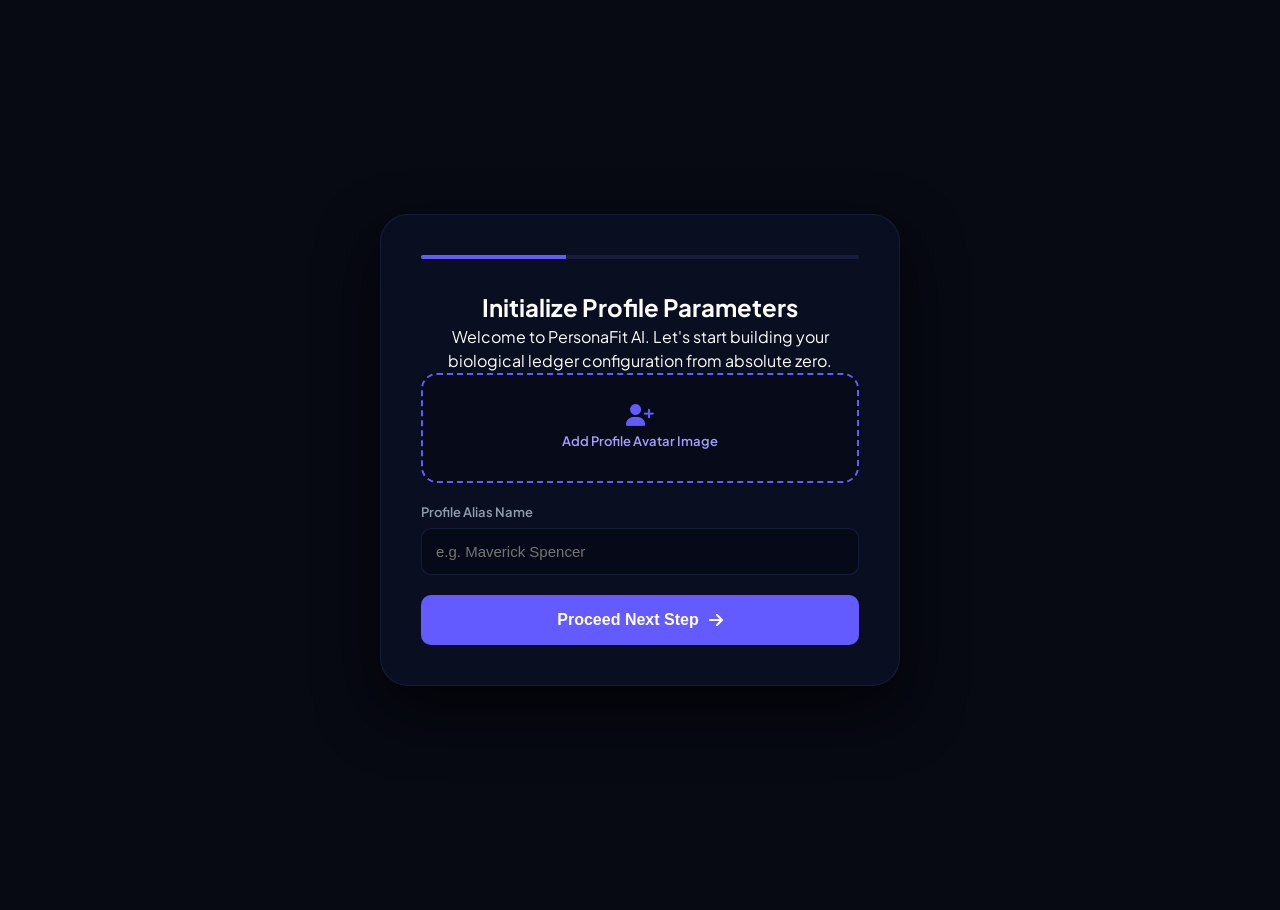
==== PROJECT/index.html @ 1122e622 "Add files via upload" ====
<!DOCTYPE html>
<html lang="en">
<head>
    <meta charset="UTF-8">
    <meta name="viewport" content="width=device-width, initial-scale=1.0">
    <title>PersonaFit AI - Complete Visual Lifestyle Hub</title>
    <link rel="preconnect" href="https://fonts.googleapis.com">
    <link rel="preconnect" href="https://fonts.gstatic.com" crossorigin>
    <link href="https://fonts.googleapis.com/css2?family=Plus+Jakarta+Sans:wght@300;400;500;600;700;800&display=swap" rel="stylesheet">
    <link rel="stylesheet" href="https://cdnjs.cloudflare.com/ajax/libs/font-awesome/6.4.0/css/all.min.css">
    
    <link rel="stylesheet" href="style.css">

    <script src="https://cdn.jsdelivr.net/npm/@tensorflow/tfjs@4.10.0/dist/tf.min.js"></script>
    <script src="https://cdn.jsdelivr.net/npm/@tensorflow-models/mobilenet@2.1.1/dist/mobilenet.min.js"></script>
</head>
<body>

    <div id="initialization-overlay">
        <div class="onboarding-card active-step" id="step-card-1">
            <div class="onboarding-progress-bar"><div class="onboarding-progress-fill" style="width: 33%"></div></div>
            <h2>Initialize Profile Parameters</h2>
            <p>Welcome to PersonaFit AI. Let's start building your biological ledger configuration from absolute zero.</p>
            
            <div class="universal-uploader" style="min-height:110px; padding:15px; margin-bottom:20px; border-color:var(--primary-purple);">
                <input type="file" accept="image/*" onchange="processAvatarLoginUpload(this)">
                <i class="fa-solid fa-user-plus" style="color:var(--primary-purple); font-size:22px; margin-bottom:6px;"></i>
                <span id="avatarLoginText" style="font-size:13px; font-weight:600; color:#a39eff;">Add Profile Avatar Image</span>
                <img id="avatarLoginPreview" style="width:60px; height:60px; border-radius:50%; object-fit:cover; display:none; margin-top:8px; border:2px solid var(--primary-purple);">
            </div>

            <div class="form-input-group">
                <label>Profile Alias Name</label>
                <input type="text" id="ob-name" placeholder="e.g. Maverick Spencer">
            </div>
            <button class="btn-primary" style="width:100%; justify-content:center;" onclick="advanceOnboardingStep(2)">Proceed Next Step <i class="fa-solid fa-arrow-right"></i></button>
        </div>

        <div class="onboarding-card" id="step-card-2">
            <div class="onboarding-progress-bar"><div class="onboarding-progress-fill" style="width: 66%"></div></div>
            <h2>Select Target Focus Vector</h2>
            <p>This binds primary macro calculations directly onto your food and workout splits engines.</p>
            <div class="option-matrix-grid">
                <button class="matrix-option-btn selected" id="opt-lean" onclick="selectFocusVector('lean')">
                    <i class="fa-solid fa-bolt"></i>
                    <span>Lean Shredding</span>
                </button>
                <button class="matrix-option-btn" id="opt-bulk" onclick="selectFocusVector('bulk')">
                    <i class="fa-solid fa-cubes"></i>
                    <span>Mass Hypertrophy</span>
                </button>
            </div>
            <button class="btn-primary" style="width:100%; justify-content:center;" onclick="advanceOnboardingStep(3)"> Calibrate Matrix <i class="fa-solid fa-circle-check"></i></button>
        </div>

        <div class="onboarding-card" id="step-card-3">
            <div class="onboarding-progress-bar"><div class="onboarding-progress-fill" style="width: 100%"></div></div>
            <h2 id="status-title">Configuring Ledger Assets</h2>
            <p id="status-desc">Synchronizing database tables and downloading MobileNet computer vision models...</p>
            <div class="loader-track"><div class="loader-fill-line" id="onboarding-loader"></div></div>
        </div>
    </div>

    <header>
        <a onclick="switchToView('home')" class="logo"><i class="fa-solid fa-heart-pulse"></i> PersonaFit <span>AI</span></a>
        <nav>
            <ul>
                <li><a onclick="switchToView('home')" class="nav-link active" id="link-home">Home Workspace</a></li>
                <li><a onclick="switchToView('food')" class="nav-link" id="link-food">Food AI</a></li>
                <li><a onclick="switchToView('workout')" class="nav-link" id="link-workout">Workout AI</a></li>
                <li><a onclick="switchToView('hair')" class="nav-link" id="link-hair">Hair Lookbook</a></li>
                <li><a onclick="switchToView('outfit')" class="nav-link" id="link-outfit">Style Guide</a></li>
            </ul>
        </nav>
        <button class="btn-portal" onclick="resetPlatformLedgerToZero()">
            <img id="navAvatar" class="nav-avatar-circle" alt="User Avatar">
            <span id="portalBtnText">Initializing...</span>
        </button>
    </header>

    <main id="view-home" class="app-view active-view">
        <section class="hero-container">
            <div class="hero-left">
                <div class="badge"><i class="fa-solid fa-microchip"></i> On-Device Vision Active</div>
                <h1>AI-Powered<br>Personalized<br><span>Lifestyle for You</span></h1>
                <p>Click tracking metrics rows to log daily updates. Your uploaded photos are evaluated by MobileNet to ensure category accuracy.</p>
                <div class="cta-group">
                    <button class="btn-primary" onclick="switchToView('food')">Open Analytics Panels <i class="fa-solid fa-arrow-right"></i></button>
                    <button class="btn-secondary" onclick="resetPlatformLedgerToZero()">Clear Live Cache</button>
                </div>
            </div>

            <div class="dashboard-wrapper">
                <div class="sidebar-mock">
                    <div class="side-icon active" onclick="switchToView('home')"><i class="fa-solid fa-border-all"></i></div>
                    <div class="side-icon" onclick="switchToView('food')"><i class="fa-solid fa-utensils"></i></div>
                    <div class="side-icon" onclick="switchToView('workout')"><i class="fa-solid fa-dumbbell"></i></div>
                    <div class="side-icon" onclick="switchToView('hair')"><i class="fa-solid fa-scissors"></i></div>
                    <div class="side-icon" onclick="switchToView('outfit')"><i class="fa-solid fa-shirt"></i></div>
                </div>

                <div class="main-dashboard">
                    <div class="dash-header">Your Active Telemetry Core 👋</div>
                    <div class="metrics-grid">
                        <div class="score-card">
                            <h4>Health Index</h4>
                            <div class="progress-ring-wrapper">
                                <span id="healthScoreText">0%</span>
                                <svg width="100" height="100">
                                    <circle cx="50" cy="50" r="45" stroke="rgba(128,128,128,0.15)" stroke-width="8" fill="transparent"/>
                                    <circle class="progress-ring-circle" id="healthRing" cx="50" cy="50" r="45" stroke-width="8" fill="transparent"/>
                                </svg>
                            </div>
                            <div style="color:var(--accent-blue); font-size:12px; font-weight:600;">System Secure</div>
                        </div>

                        <div class="goals-card">
                            <h4>Calibrate Daily Logs <small style="opacity:0.6; font-size:9px; color: var(--accent-blue);">(Click to add)</small></h4>
                            <div class="goal-item" onclick="incrementMetric('steps', 1000, 10000)">
                                <div class="goal-info"><span>Walking Volume</span><span id="stepsVal">0 / 10,000</span></div>
                                <div class="goal-bar-bg"><div class="goal-bar-fill" id="stepsBar" style="background: var(--accent-green);"></div></div>
                            </div>
                            <div class="goal-item" onclick="incrementMetric('water', 0.25, 2.0)">
                                <div class="goal-info"><span>Hydration Target</span><span id="waterVal">0 / 2 L</span></div>
                                <div class="goal-bar-bg"><div class="goal-bar-fill" id="waterBar" style="background: var(--accent-blue);"></div></div>
                            </div>
                            <div class="goal-item" onclick="incrementMetric('workout', 5, 45)">
                                <div class="goal-info"><span>Kinetic Strain Time</span><span id="workoutVal">0 / 45 min</span></div>
                                <div class="goal-bar-bg"><div class="goal-bar-fill" id="workoutBar" style="background: var(--primary-purple);"></div></div>
                            </div>
                        </div>
                    </div>

                    <div class="recommendations-section">
                        <h3>Redirect Directly To Specialized Analytics Panels</h3>
                        <div class="rec-grid">
                            <div class="rec-card" onclick="switchToView('food')">
                                <img src="https://images.unsplash.com/photo-1512621776951-a57141f2eefd?w=120&auto=format&fit=crop&q=60" alt="Food">
                                <h5>Food Plan</h5><p>Dynamic Macros</p><span class="action-indicator">Redirect</span>
                            </div>
                            <div class="rec-card" onclick="switchToView('workout')">
                                <img src="https://images.unsplash.com/photo-1517838277536-f5f99be501cd?w=120&auto=format&fit=crop&q=60" alt="Fitness">
                                <h5>Workout Plan</h5><p>Routine Config</p><span class="action-indicator">Redirect</span>
                            </div>
                            <div class="rec-card" onclick="switchToView('hair')">
                                <img src="https://images.unsplash.com/photo-1580618672591-eb180b1a973f?w=120&auto=format&fit=crop&q=60" alt="Hair">
                                <h5>Hair Style</h5><p>Visage Scan</p><span class="action-indicator">Redirect</span>
                            </div>
                            <div class="rec-card" onclick="switchToView('outfit')">
                                <img src="https://images.unsplash.com/photo-1593032465175-481ac7f401a0?w=120&auto=format&fit=crop&q=60" alt="Style">
                                <h5>Outfit Ideas</h5><p>Palette Match</p><span class="action-indicator">Redirect</span>
                            </div>
                        </div>
                    </div>
                </div>
            </div>
        </section>
    </main>

    <main id="view-food" class="app-view sub-dashboard-view">
        <a onclick="switchToView('home')" class="back-nav-link"><i class="fa-solid fa-arrow-left"></i> Return to Main Hub</a>
        <div class="panel-header-block">
            <h2>Nutritional Target & Food Analytics</h2>
            <p>Upload meal images. The vision engine checks for ingredients or recipes before processing.</p>
        </div>
        <div class="workspace-layout-grid">
            <div class="main-workspace-card">
                <div class="universal-uploader">
                    <div class="scanning-line" id="foodLaser"></div>
                    <input type="file" accept="image/*" onchange="runVisionClassification(this, 'foodPreview', 'foodLaser', 'foodText', 'food')">
                    <i class="fa-solid fa-camera-retro" style="font-size:28px; color:var(--accent-orange); margin-bottom:8px;"></i>
                    <span id="foodText" style="font-weight:600;">Upload Meal Photo for Macro Scan</span>
                    <img id="foodPreview" class="uploader-preview-img" alt="Food Breakdown Preview">
                    <span id="foodTag" class="vision-meta-tag"></span>
                </div>
                <div class="goal-switch-row">
                    <button class="switch-btn active" id="btn-diet-lean" onclick="toggleDietGoal('lean')">Lean Tissue Shred</button>
                    <button class="switch-btn" id="btn-diet-bulk" onclick="toggleDietGoal('bulk')">Hypertrophy Surplus</button>
                </div>
                <div class="data-display-row">
                    <div><i class="fa-solid fa-fire" style="color:var(--accent-orange)"></i><span>Target Energy Volume</span></div>
                    <span class="tag-pill" id="tag-kcal" style="background:rgba(255,145,0,0.15); color:var(--accent-orange);">2,150 Kcal</span>
                </div>
                <div class="data-display-row">
                    <div><i class="fa-solid fa-egg" style="color:var(--primary-purple)"></i><span>Optimal Target Protein</span></div>
                    <span class="tag-pill" id="tag-protein" style="background:rgba(99,91,255,0.15); color:#a39eff;">140 Grams</span>
                </div>
            </div>
            <div class="side-workspace-card">
                <h4>Engine Computations</h4>
                <p id="diet-insight-text" style="font-size: 14px; color: var(--text-muted);">Macro configuration thresholds are pacing efficiently.</p>
            </div>
        </div>
    </main>

    <main id="view-workout" class="app-view sub-dashboard-view">
        <a onclick="switchToView('home')" class="back-nav-link"><i class="fa-solid fa-arrow-left"></i> Return to Main Hub</a>
        <div class="panel-header-block">
            <h2>Kinematic Conditioning & Workout Optimizer</h2>
            <p>Filter macro routine components based on available physical workout tool configurations.</p>
        </div>
        <div class="workspace-layout-grid">
            <div class="main-workspace-card">
                <div class="goal-switch-row">
                    <button class="switch-btn active" id="btn-equip-gym" onclick="toggleWorkoutEquipment('gym')">Full Gym Rig</button>
                    <button class="switch-btn" id="btn-equip-home" onclick="toggleWorkoutEquipment('home')">Dumbbells Only</button>
                </div>
                <div id="workout-exercises-container"></div>
            </div>
            <div class="side-workspace-card">
                <h4>Biomechanical Status</h4>
                <p style="font-size: 14px; color: var(--text-muted);">Routine structures target functional balance paths cleanly.</p>
            </div>
        </div>
    </main>

    <main id="view-hair" class="app-view sub-dashboard-view">
        <a onclick="switchToView('home')" class="back-nav-link"><i class="fa-solid fa-arrow-left"></i> Return to Main Hub</a>
        <div class="panel-header-block">
            <h2>Visage Topology & Hair Lookbook</h2>
            <p>Initialize computer vision models to verify portrait orientation files.</p>
        </div>
        <div class="workspace-layout-grid">
            <div class="main-workspace-card">
                <div class="universal-uploader">
                    <div class="scanning-line" id="hairLaser"></div>
                    <input type="file" accept="image/*" onchange="runVisionClassification(this, 'hairPreview', 'hairLaser', 'hairText', 'hair')">
                    <i class="fa-solid fa-scissors" style="font-size:28px; color:var(--primary-purple); margin-bottom:8px;"></i>
                    <span id="hairText" style="font-weight:600;">Upload Headshot Photo for Symmetry Scan</span>
                    <img id="hairPreview" class="uploader-preview-img" alt="Facial Mesh Result">
                    <span id="hairTag" class="vision-meta-tag"></span>
                </div>
                <div class="gallery-preview-grid">
                    <div class="gallery-item">
                        <img src="https://images.unsplash.com/photo-1503951914875-452162b0f3f1?w=400&auto=format&fit=crop&q=80" alt="Crop">
                        <div class="gallery-caption"><h5>Textured Mid Crop</h5><p>Offsets structural definition</p></div>
                    </div>
                    <div class="gallery-item">
                        <img src="https://images.unsplash.com/photo-1605497746444-ac9da5848ba7?w=400&auto=format&fit=crop&q=80" alt="Fade">
                        <div class="gallery-caption"><h5>Precision Taper Blend</h5><p>Sharpens jaw silhouette lines</p></div>
                    </div>
                </div>
            </div>
            <div class="side-workspace-card">
                <h4>Symmetry Metrics</h4>
                <div class="data-display-row" style="margin:0;"><span>Topology Index:</span><strong style="color:var(--accent-green)">Geometric Ready</strong></div>
            </div>
        </div>
    </main>

    <main id="view-outfit" class="app-view sub-dashboard-view">
        <a onclick="switchToView('home')" class="back-nav-link"><i class="fa-solid fa-arrow-left"></i> Return to Main Hub</a>
        <div class="panel-header-block">
            <h2>Chromatic Style Matching & Wardrobe Coordinates</h2>
            <p>Upload a fashion photograph. The framework reads structural apparel styles.</p>
        </div>
        <div class="workspace-layout-grid">
            <div class="main-workspace-card">
                <div class="universal-uploader">
                    <div class="scanning-line" id="outfitLaser"></div>
                    <input type="file" accept="image/*" onchange="runVisionClassification(this, 'outfitPreview', 'outfitLaser', 'outfitText', 'outfit')">
                    <i class="fa-solid fa-shirt" style="font-size:28px; color:var(--accent-pink); margin-bottom:8px;"></i>
                    <span id="outfitText" style="font-weight:600;">Upload Fit-Pic Photo for Color Match</span>
                    <img id="outfitPreview" class="uploader-preview-img" alt="Fit Check Breakdown">
                    <span id="outfitTag" class="vision-meta-tag"></span>
                </div>
                <div class="gallery-preview-grid">
                    <div class="gallery-item">
                        <img src="https://images.unsplash.com/photo-1617137968427-85924c800a22?w=400&auto=format&fit=crop&q=80" alt="Smart Casual">
                        <div class="gallery-caption"><h5>Minimal Urban Tailoring</h5><p>Structured layers over neutral accents</p></div>
                    </div>
                    <div class="gallery-item">
                        <img src="https://images.unsplash.com/photo-1551488831-00ddcb6c6bd3?w=400&auto=format&fit=crop&q=80" alt="Capsule">
                        <div class="gallery-caption"><h5>Monochrome Layering Matrix</h5><p>High contrast deep charcoal wardrobe elements</p></div>
                    </div>
                </div>
            </div>
            <div class="side-workspace-card">
                <h4>Palette Vector Data</h4>
                <p style="font-size: 14px; color: var(--text-muted);">Contrast properties optimize layering arrays seamlessly.</p>
            </div>
        </div>
    </main>

    <footer>
        <p>Trusted by elite development accelerators worldwide</p>
        <div class="partner-logos"><span>Google for Startups</span><span>Microsoft Startups</span><span>NVIDIA Inception</span></div>
    </footer>

    <script src="app.js"></script>
    <script src="vision.js"></script>
</body>
</html>
---- PROJECT/style.css ----
:root {
    --bg-dark: #070913;
    --card-bg: rgba(13, 17, 39, 0.75);
    --card-border: rgba(26, 32, 66, 0.8);
    --primary-purple: #635bff;
    --primary-glow: rgba(99, 91, 255, 0.35);
    --text-main: #ffffff;
    --text-muted: #8f9cae;
    --accent-green: #00e676;
    --accent-blue: #00b0ff;
    --accent-orange: #ff9100;
    --accent-pink: #ff4081;
    --accent-red: #ff3d00;
}

* { box-sizing: border-box; margin: 0; padding: 0; }

body {
    background-color: var(--bg-dark);
    color: var(--text-main);
    font-family: 'Plus Jakarta Sans', sans-serif;
    overflow-x: hidden;
    line-height: 1.5;
}

header {
    display: flex; justify-content: space-between; align-items: center; padding: 20px 6%;
    background-color: rgba(7, 9, 19, 0.65); border-bottom: 1px solid var(--card-border);
    backdrop-filter: blur(20px); position: sticky; top: 0; z-index: 100;
}

.logo { display: flex; align-items: center; gap: 10px; font-size: 22px; font-weight: 700; text-decoration: none; color: var(--text-main); cursor: pointer; }
.logo i, .logo span { color: var(--primary-purple); }

nav ul { display: flex; list-style: none; gap: 32px; }
nav ul li a { text-decoration: none; color: var(--text-muted); font-size: 15px; font-weight: 500; cursor: pointer; transition: 0.2s; }
nav ul li a:hover, nav ul li a.active { color: var(--text-main); font-weight: 600; }

.btn-portal { display: flex; align-items: center; gap: 8px; background: var(--primary-purple); color: white; border: none; padding: 10px 24px; border-radius: 8px; cursor: pointer; font-weight: 600; box-shadow: 0 4px 15px var(--primary-glow); }
.nav-avatar-circle { width: 24px; height: 24px; border-radius: 50%; object-fit: cover; border: 1px solid white; display: none; }

#initialization-overlay { position: fixed; top: 0; left: 0; width: 100vw; height: 100vh; background: var(--bg-dark); z-index: 2000; display: flex; align-items: center; justify-content: center; backdrop-filter: blur(30px); }
.onboarding-card { background: var(--card-bg); border: 1px solid var(--card-border); max-width: 520px; width: 90%; border-radius: 28px; padding: 40px; box-shadow: 0 25px 60px rgba(0,0,0,0.6); text-align: center; display: none; }
.onboarding-card.active-step { display: block; animation: smoothReveal 0.4s ease; }

.onboarding-progress-bar { height: 4px; background: var(--card-border); width: 100%; border-radius: 2px; margin-bottom: 30px; overflow: hidden; }
.onboarding-progress-fill { height: 100%; background: var(--primary-purple); width: 33%; transition: width 0.3s ease; }

.option-matrix-grid { display: grid; grid-template-columns: 1fr 1fr; gap: 16px; margin: 24px 0; }
.matrix-option-btn { background: rgba(255,255,255,0.02); border: 1px solid var(--card-border); padding: 20px; border-radius: 16px; color: var(--text-main); font-family: inherit; font-size: 15px; font-weight: 600; cursor: pointer; transition: 0.2s; display: flex; flex-direction: column; align-items: center; gap: 10px; }
.matrix-option-btn:hover { border-color: var(--primary-purple); background: rgba(99, 91, 255, 0.05); }
.matrix-option-btn.selected { border-color: var(--primary-purple); background: var(--primary-purple); }

.loader-track { width: 100%; height: 6px; background: rgba(255,255,255,0.05); border-radius: 10px; margin-top: 20px; overflow: hidden; position: relative; }
.loader-fill-line { width: 0%; height: 100%; background: var(--accent-green); box-shadow: 0 0 10px var(--accent-green); transition: width 0.1s linear; }

.app-view { display: none; animation: smoothReveal 0.4s cubic-bezier(0.16, 1, 0.3, 1); }
.app-view.active-view { display: block; }
@keyframes smoothReveal { from { opacity: 0; transform: translateY(12px); filter: blur(4px); } to { opacity: 1; transform: translateY(0); filter: blur(0); } }

.universal-uploader { border: 2px dashed var(--card-border); border-radius: 16px; padding: 25px; text-align: center; position: relative; overflow: hidden; background: rgba(0,0,0,0.25); cursor: pointer; margin-bottom: 24px; transition: 0.2s; display: flex; flex-direction: column; align-items: center; justify-content: center; min-height: 140px; }
.universal-uploader:hover { border-color: var(--primary-purple); background: rgba(99, 91, 255, 0.05); }
.universal-uploader input[type="file"] { position: absolute; top: 0; left: 0; width: 100%; height: 100%; opacity: 0; cursor: pointer; }
.uploader-preview-img { width: 100%; max-height: 220px; object-fit: contain; border-radius: 12px; margin-top: 10px; display: none; border: 1px solid var(--card-border); }
.vision-meta-tag { display: none; margin-top: 8px; font-size: 12px; font-weight: 700; text-transform: uppercase; padding: 4px 10px; border-radius: 6px; }

.scanning-line { display: none; position: absolute; width: 100%; height: 3px; background: linear-gradient(to right, transparent, var(--primary-purple), transparent); top: 0; left: 0; animation: laserScan 2.2s linear infinite; }
@keyframes laserScan { 0% { top: 0%; } 50% { top: 100%; } 100% { top: 0%; } }

.hero-container { max-width: 1400px; margin: 40px auto; padding: 0 6%; display: grid; grid-template-columns: 1fr 1.28fr; gap: 40px; align-items: center; }
.hero-left h1 { font-size: 54px; line-height: 1.15; font-weight: 800; margin: 15px 0; }
.hero-left h1 span { color: var(--primary-purple); }
.hero-left p { color: var(--text-muted); font-size: 17px; max-width: 480px; margin-bottom: 25px; }

.badge { display: inline-flex; align-items: center; gap: 8px; background: rgba(99, 91, 255, 0.15); border: 1px solid rgba(99, 91, 255, 0.3); color: #a39eff; padding: 6px 16px; border-radius: 20px; font-size: 13px; font-weight: 600; }
.cta-group { display: flex; gap: 16px; }
.btn-primary { background: var(--primary-purple); color: white; border: none; padding: 16px 32px; border-radius: 10px; font-size: 16px; font-weight: 600; cursor: pointer; display: flex; align-items: center; gap: 10px; }
.btn-secondary { background: transparent; color: var(--text-main); border: 1px solid var(--card-border); padding: 16px 32px; border-radius: 10px; font-size: 16px; font-weight: 600; cursor: pointer; }

.dashboard-wrapper { background: var(--card-bg); border: 1px solid var(--card-border); border-radius: 24px; padding: 24px; display: flex; gap: 20px; backdrop-filter: blur(16px); }
.sidebar-mock { display: flex; flex-direction: column; align-items: center; gap: 20px; background: rgba(255, 255, 255, 0.02); border: 1px solid var(--card-border); padding: 20px 12px; border-radius: 16px; }
.side-icon { color: var(--text-muted); font-size: 18px; cursor: pointer; width: 38px; height: 38px; display: flex; align-items: center; justify-content: center; border-radius: 8px; }
.side-icon.active, .side-icon:hover { background: var(--primary-purple); color: white; }

.main-dashboard { flex-grow: 1; display: flex; flex-direction: column; gap: 24px; }
.metrics-grid { display: grid; grid-template-columns: 1fr 1.3fr; gap: 16px; }
.score-card { background: rgba(255, 255, 255, 0.02); border: 1px solid var(--card-border); border-radius: 16px; padding: 20px; text-align: center; display: flex; flex-direction: column; align-items: center; justify-content: center; }
.progress-ring-wrapper { position: relative; width: 100px; height: 100px; display: flex; align-items: center; justify-content: center; margin: 10px 0; }
.progress-ring-wrapper span { font-size: 24px; font-weight: 700; position: absolute; }
.progress-ring-circle { stroke: var(--primary-purple); stroke-dasharray: 283; stroke-dashoffset: 283; transition: stroke-dashoffset 0.6s cubic-bezier(0.16, 1, 0.3, 1); }

.goals-card { background: rgba(255, 255, 255, 0.02); border: 1px solid var(--card-border); border-radius: 16px; padding: 20px; display: flex; flex-direction: column; gap: 12px; }
.goal-item { display: flex; flex-direction: column; gap: 6px; cursor: pointer; padding: 6px; border-radius: 8px; }
.goal-item:hover { background: rgba(255,255,255,0.04); }
.goal-info { display: flex; justify-content: space-between; font-size: 12px; font-weight: 500; }
.goal-bar-bg { height: 6px; background: var(--card-border); border-radius: 4px; overflow: hidden; }
.goal-bar-fill { height: 100%; border-radius: 4px; width: 0%; transition: width 0.6s cubic-bezier(0.16, 1, 0.3, 1); }

.recommendations-section h3 { font-size: 13px; margin-bottom: 12px; color: var(--text-muted); text-transform: uppercase; }
.rec-grid { display: grid; grid-template-columns: repeat(4, 1fr); gap: 12px; }
.rec-card { background: rgba(7, 9, 19, 0.4); border: 1px solid var(--card-border); border-radius: 12px; padding: 14px; text-align: center; display: flex; flex-direction: column; align-items: center; gap: 8px; cursor: pointer; transition: 0.2s; }
.rec-card:hover { border-color: var(--primary-purple); transform: translateY(-3px); }
.rec-card img { width: 52px; height: 52px; border-radius: 50%; object-fit: cover; }
.action-indicator { font-size: 10px; background: var(--primary-purple); color: white; padding: 2px 8px; border-radius: 20px; font-weight: 600; text-transform: uppercase; }

.sub-dashboard-view { max-width: 1200px; margin: 40px auto; padding: 0 6%; }
.back-nav-link { display: inline-flex; align-items: center; gap: 8px; color: var(--primary-purple); font-weight: 600; text-decoration: none; margin-bottom: 20px; cursor: pointer; }
.panel-header-block { margin-bottom: 30px; }
.panel-header-block h2 { font-size: 38px; font-weight: 800; }

.workspace-layout-grid { display: grid; grid-template-columns: 1.6fr 1fr; gap: 30px; }
.main-workspace-card { background: var(--card-bg); border: 1px solid var(--card-border); border-radius: 24px; padding: 32px; backdrop-filter: blur(16px); }
.side-workspace-card { background: rgba(13, 17, 39, 0.45); border: 1px solid var(--card-border); border-radius: 24px; padding: 24px; display: flex; flex-direction: column; gap: 20px; }

.goal-switch-row { display: flex; gap: 10px; margin-bottom: 24px; background: rgba(0,0,0,0.2); padding: 6px; border-radius: 10px; }
.switch-btn { flex: 1; padding: 10px; border-radius: 8px; border: none; background: transparent; color: var(--text-muted); cursor: pointer; font-weight: 600; font-size: 13px; }
.switch-btn.active { background: var(--primary-purple); color: white; }

.data-display-row { display: flex; justify-content: space-between; align-items: center; padding: 14px; background: rgba(255,255,255,0.02); border: 1px solid var(--card-border); border-radius: 12px; margin-bottom: 12px; }
.tag-pill { padding: 4px 12px; border-radius: 6px; font-size: 13px; font-weight: 700; }

.gallery-preview-grid { display: grid; grid-template-columns: repeat(2, 1fr); gap: 16px; }
.gallery-item { border-radius: 16px; border: 1px solid var(--card-border); overflow: hidden; background: #000; position: relative; aspect-ratio: 4/5; }
.gallery-item img { width: 100%; height: 100%; object-fit: cover; opacity: 0.6; }
.gallery-caption { position: absolute; bottom: 0; left: 0; width: 100%; padding: 16px; background: linear-gradient(transparent, rgba(0,0,0,0.95)); }

.form-input-group { text-align: left; margin-bottom: 20px; }
.form-input-group label { display: block; font-size: 13px; color: var(--text-muted); font-weight: 600; margin-bottom: 6px; }
.form-input-group input { width: 100%; background: rgba(0,0,0,0.3); border: 1px solid var(--card-border); padding: 14px; border-radius: 10px; color: white; font-size: 15px; outline: none; }

footer { text-align: center; padding: 60px 20px 40px; opacity: 0.6; }
.partner-logos { display: flex; justify-content: center; gap: 40px; margin-top: 15px; font-size: 14px; color: var(--text-muted); }
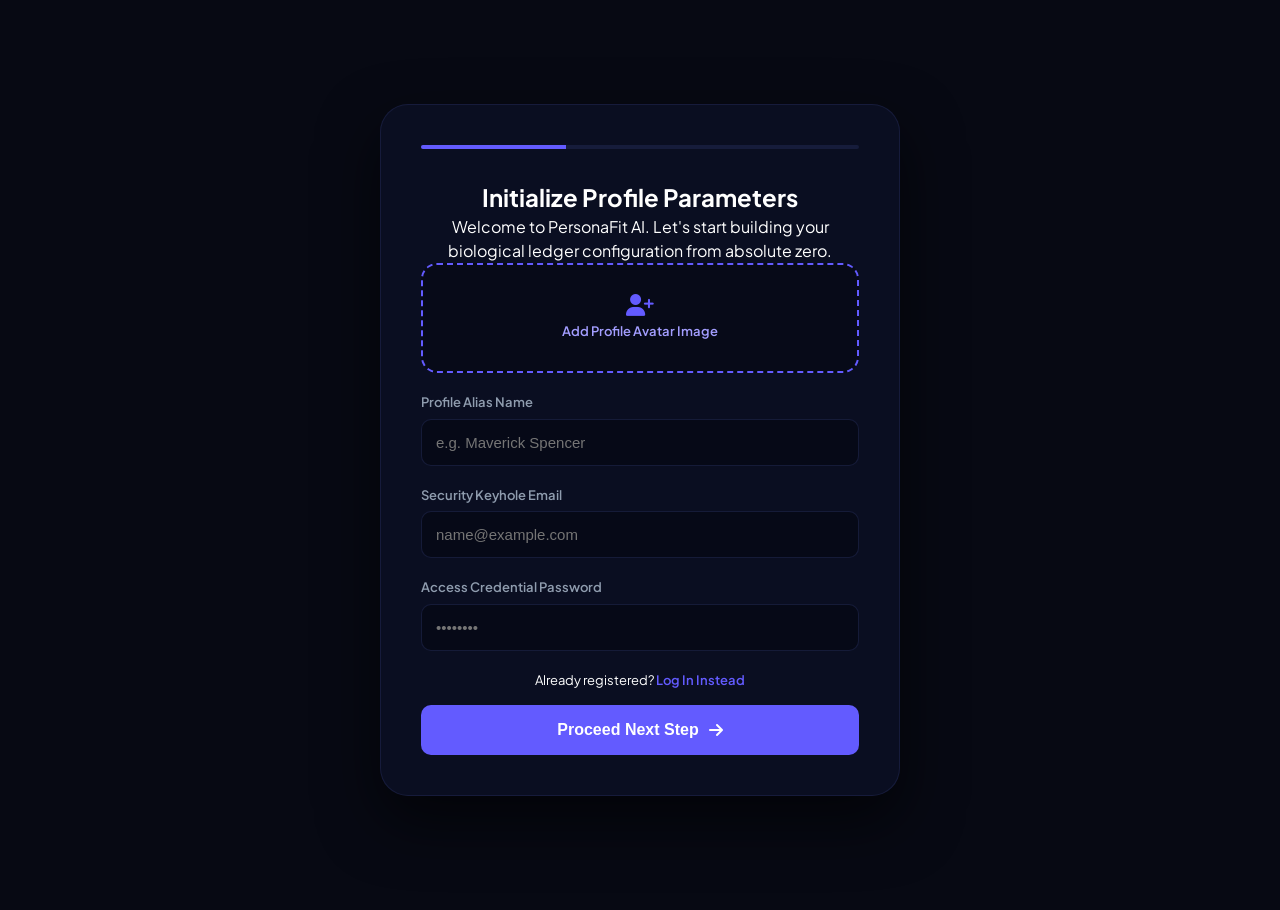
==== commit 28b6ba1f: "Successfully wired live Firebase keys and auth module" ====
--- a/PROJECT/index.html
+++ b/PROJECT/index.html
@@ -19,21 +19,37 @@
     <div id="initialization-overlay">
         <div class="onboarding-card active-step" id="step-card-1">
             <div class="onboarding-progress-bar"><div class="onboarding-progress-fill" style="width: 33%"></div></div>
-            <h2>Initialize Profile Parameters</h2>
-            <p>Welcome to PersonaFit AI. Let's start building your biological ledger configuration from absolute zero.</p>
+            <h2 id="auth-title">Initialize Profile Parameters</h2>
+            <p id="auth-desc">Welcome to PersonaFit AI. Let's start building your biological ledger configuration from absolute zero.</p>
             
-            <div class="universal-uploader" style="min-height:110px; padding:15px; margin-bottom:20px; border-color:var(--primary-purple);">
+            <div class="universal-uploader" id="avatar-upload-zone" style="min-height:110px; padding:15px; margin-bottom:20px; border-color:var(--primary-purple);">
                 <input type="file" accept="image/*" onchange="processAvatarLoginUpload(this)">
                 <i class="fa-solid fa-user-plus" style="color:var(--primary-purple); font-size:22px; margin-bottom:6px;"></i>
                 <span id="avatarLoginText" style="font-size:13px; font-weight:600; color:#a39eff;">Add Profile Avatar Image</span>
                 <img id="avatarLoginPreview" style="width:60px; height:60px; border-radius:50%; object-fit:cover; display:none; margin-top:8px; border:2px solid var(--primary-purple);">
             </div>
 
-            <div class="form-input-group">
+            <div class="form-input-group" id="group-username">
                 <label>Profile Alias Name</label>
                 <input type="text" id="ob-name" placeholder="e.g. Maverick Spencer">
             </div>
-            <button class="btn-primary" style="width:100%; justify-content:center;" onclick="advanceOnboardingStep(2)">Proceed Next Step <i class="fa-solid fa-arrow-right"></i></button>
+
+            <div class="form-input-group">
+                <label>Security Keyhole Email</label>
+                <input type="email" id="auth-email" placeholder="name@example.com">
+            </div>
+
+            <div class="form-input-group">
+                <label>Access Credential Password</label>
+                <input type="password" id="auth-password" placeholder="••••••••">
+            </div>
+
+            <div style="margin-bottom: 15px; text-align: center; font-size: 13px;">
+                <span id="auth-toggle-msg">Already registered?</span> 
+                <a href="#" id="auth-toggle-link" onclick="toggleAuthMode()" style="color: var(--primary-purple); font-weight: 600; text-decoration: none;">Log In Instead</a>
+            </div>
+
+            <button class="btn-primary" id="btn-auth-submit" style="width:100%; justify-content:center;" onclick="handleAuthSubmit()">Proceed Next Step <i class="fa-solid fa-arrow-right"></i></button>
         </div>
 
         <div class="onboarding-card" id="step-card-2">
@@ -86,7 +102,7 @@
                 <p>Click tracking metrics rows to log daily updates. Your uploaded photos are evaluated by MobileNet to ensure category accuracy.</p>
                 <div class="cta-group">
                     <button class="btn-primary" onclick="switchToView('food')">Open Analytics Panels <i class="fa-solid fa-arrow-right"></i></button>
-                    <button class="btn-secondary" onclick="resetPlatformLedgerToZero()">Clear Live Cache</button>
+                    <button class="btn-secondary" onclick="resetPlatformLedgerToZero()">Log Out / Disconnect</button>
                 </div>
             </div>
 
@@ -287,6 +303,10 @@
         <div class="partner-logos"><span>Google for Startups</span><span>Microsoft Startups</span><span>NVIDIA Inception</span></div>
     </footer>
 
+    <script src="https://www.gstatic.com/firebasejs/10.8.0/firebase-app-compat.js"></script>
+    <script src="https://www.gstatic.com/firebasejs/10.8.0/firebase-auth-compat.js"></script>
+    <script src="https://www.gstatic.com/firebasejs/10.8.0/firebase-firestore-compat.js"></script>
+
     <script src="app.js"></script>
     <script src="vision.js"></script>
 </body>
